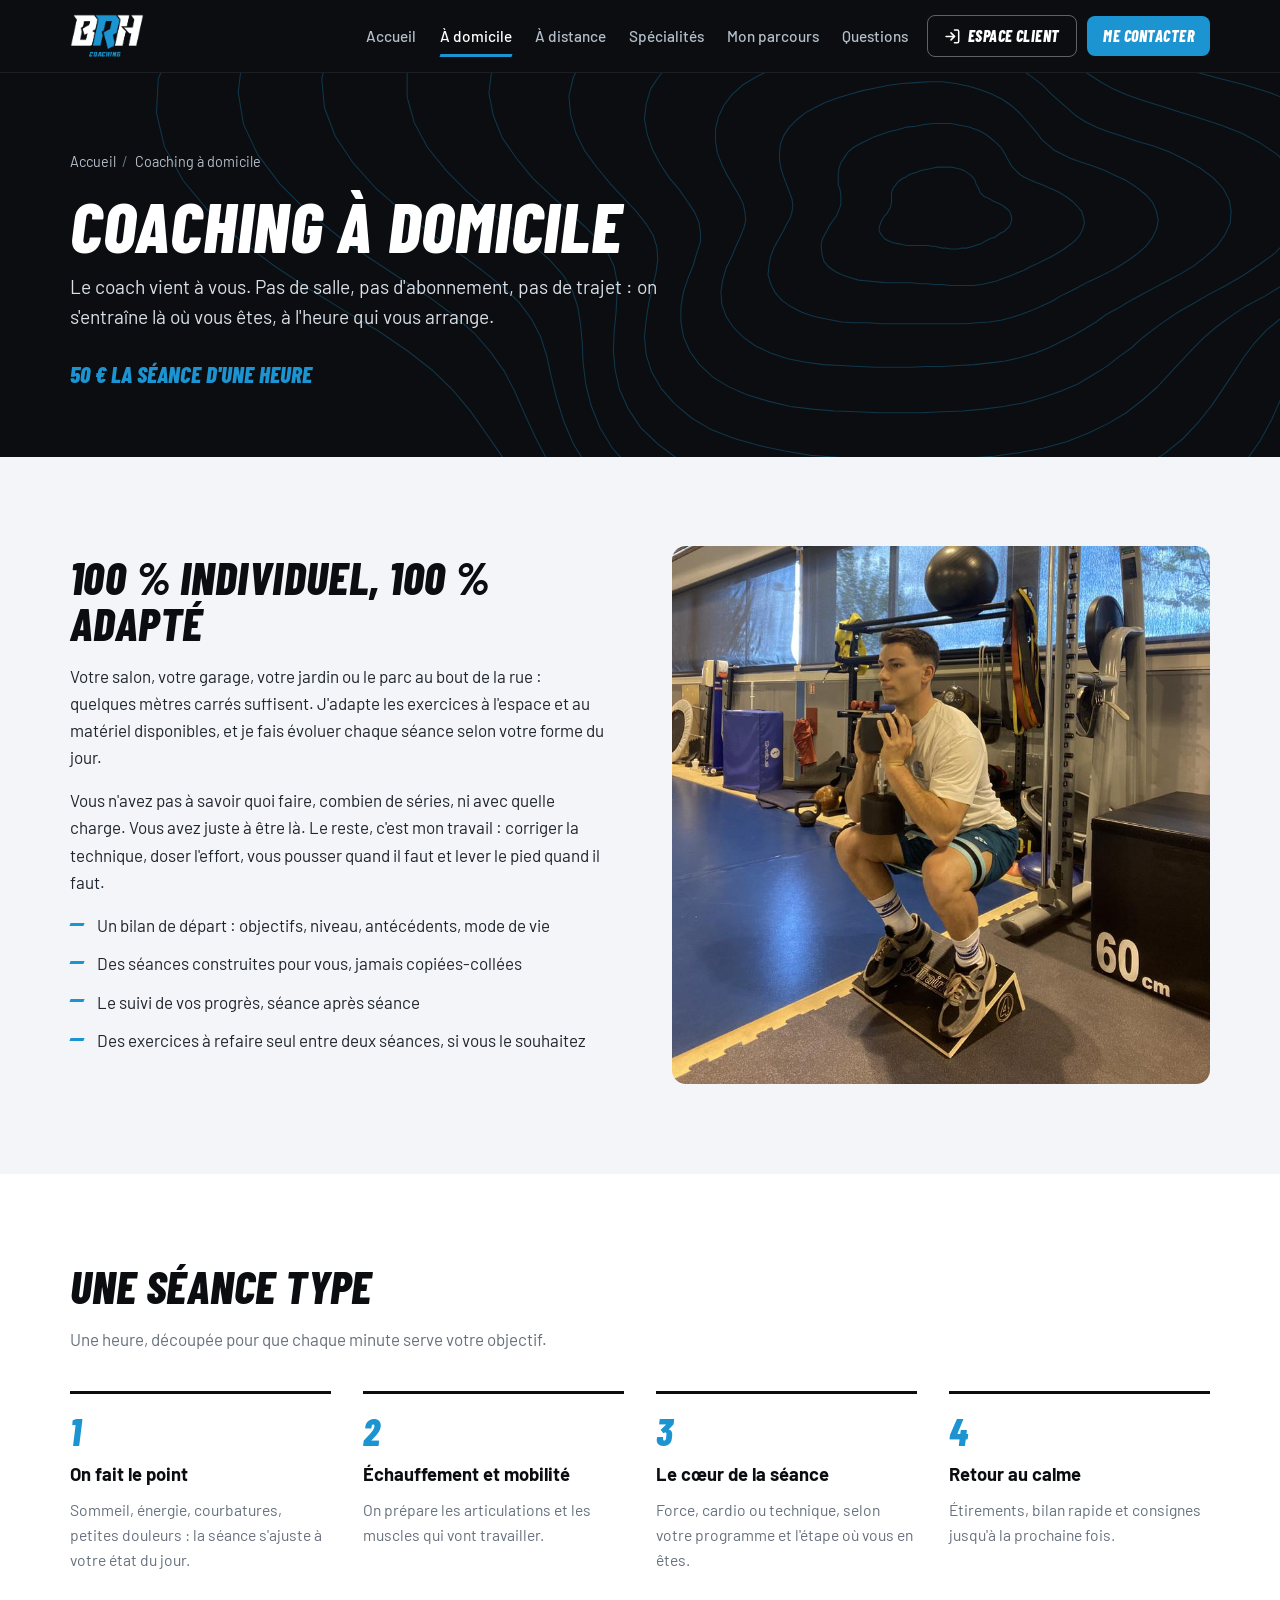
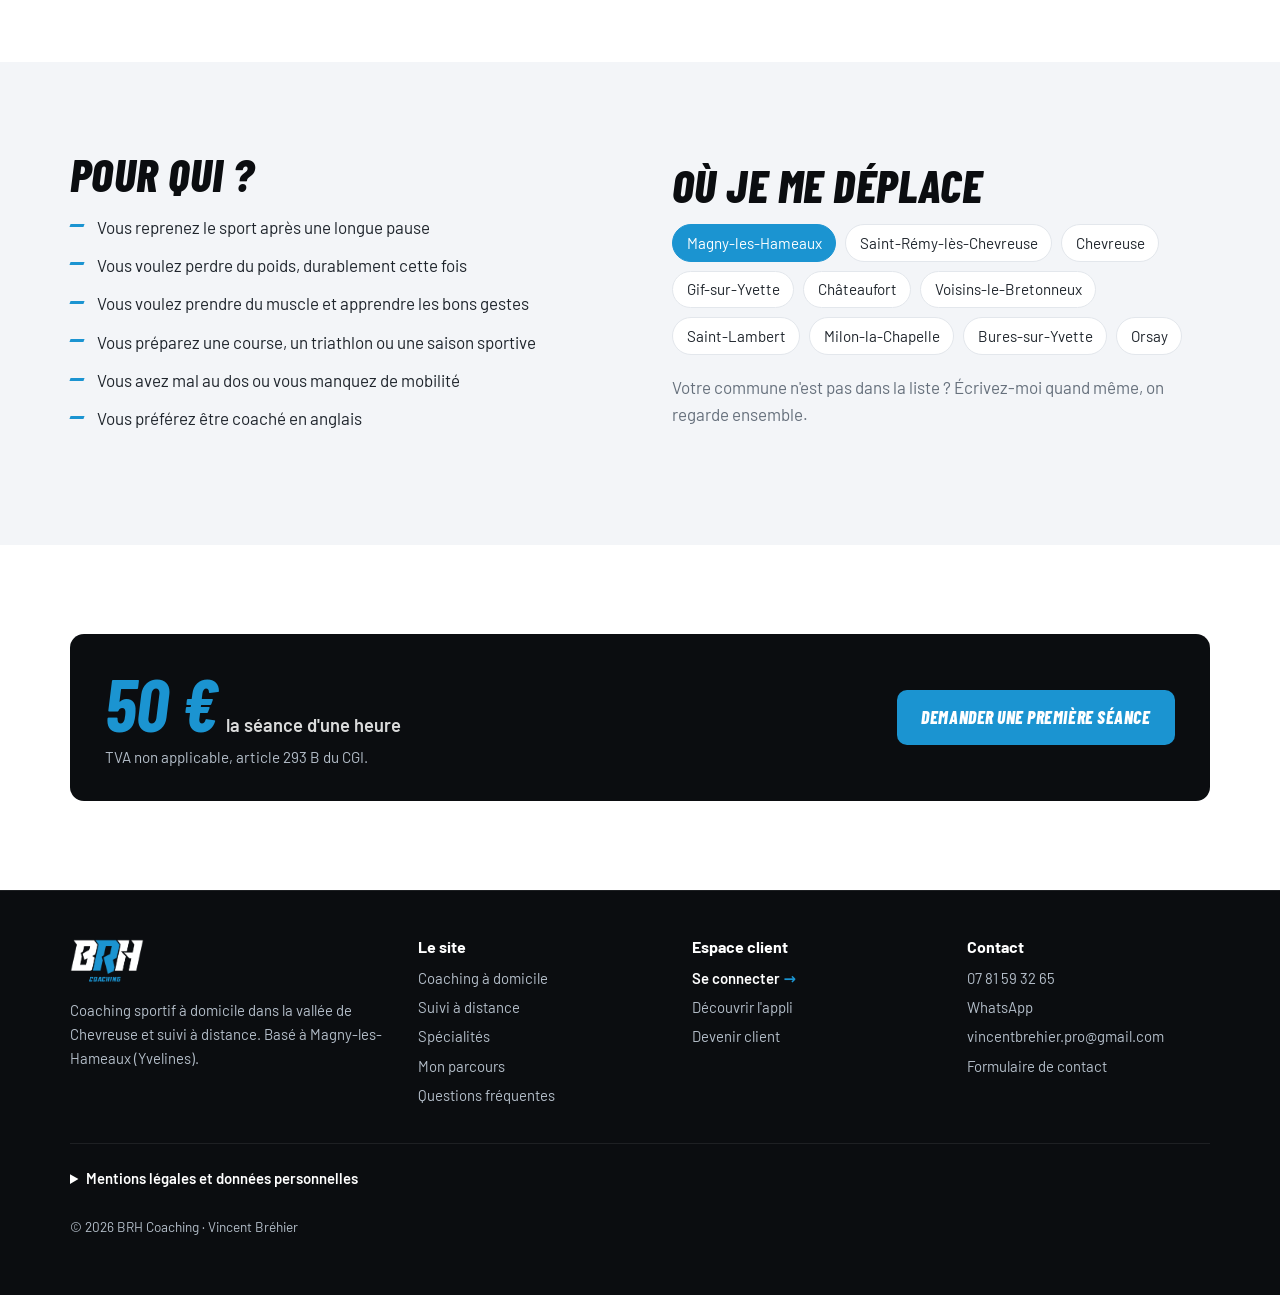
==== coaching-a-domicile/index.html @ 97803528 "Site vitrine : page Coaching à domicile Co-Authored-By: Claude Opus 5.5 <noreply@anthropic.com>" ====
<!DOCTYPE html>
<html lang="fr">
<head>
<meta charset="utf-8">
<meta name="viewport" content="width=device-width, initial-scale=1, viewport-fit=cover">
<title>Coach sportif à domicile à Magny-les-Hameaux et alentours | BRH Coaching</title>
<meta name="description" content="Coaching sportif à domicile dans la vallée de Chevreuse : Magny-les-Hameaux, Chevreuse, Gif-sur-Yvette, Saint-Rémy, Voisins… Séance d'une heure à 50 €, programme personnalisé.">
<link rel="canonical" href="https://brh-coaching.vercel.app/coaching-a-domicile/">
<meta name="robots" content="index, follow, max-image-preview:large">
<meta name="author" content="Vincent Bréhier">
<meta name="geo.region" content="FR-78">
<meta name="geo.placename" content="Magny-les-Hameaux">
<meta property="og:type" content="website">
<meta property="og:locale" content="fr_FR">
<meta property="og:site_name" content="BRH Coaching">
<meta property="og:title" content="Coach sportif à domicile à Magny-les-Hameaux et alentours | BRH Coaching">
<meta property="og:description" content="Coaching sportif à domicile dans la vallée de Chevreuse : Magny-les-Hameaux, Chevreuse, Gif-sur-Yvette, Saint-Rémy, Voisins… Séance d'une heure à 50 €, programme personnalisé.">
<meta property="og:url" content="https://brh-coaching.vercel.app/coaching-a-domicile/">
<meta property="og:image" content="https://brh-coaching.vercel.app/assets/img/og.jpg">
<meta property="og:image:width" content="1200">
<meta property="og:image:height" content="630">
<meta property="og:image:alt" content="Vincent Bréhier, coach BRH Coaching, à vélo au Versailles Triathlon Festival">
<meta name="twitter:card" content="summary_large_image">
<meta name="theme-color" content="#0b0d10">
<link rel="icon" type="image/png" sizes="48x48" href="/favicon-48.png">
<link rel="icon" type="image/png" sizes="32x32" href="/favicon-32.png">
<link rel="apple-touch-icon" href="/apple-touch-icon.png">
<link rel="manifest" href="/site.webmanifest">
<link rel="preconnect" href="https://fonts.googleapis.com">
<link rel="preconnect" href="https://fonts.gstatic.com" crossorigin>
<link href="https://fonts.googleapis.com/css2?family=Barlow:wght@400;500;600;700&family=Barlow+Condensed:ital,wght@1,600;1,700;1,800&display=swap" rel="stylesheet">
<link rel="stylesheet" href="/assets/css/site.css?v=20261122">
<script type="application/ld+json">
{
  "@context": "https://schema.org",
  "@graph": [
    {
      "@type": [
        "SportsActivityLocation",
        "LocalBusiness"
      ],
      "@id": "https://brh-coaching.vercel.app/#entreprise",
      "name": "BRH Coaching",
      "url": "https://brh-coaching.vercel.app/",
      "image": "https://brh-coaching.vercel.app/assets/img/og.jpg",
      "logo": "https://brh-coaching.vercel.app/assets/img/icon-512.png",
      "description": "Coach sportif à domicile dans la vallée de Chevreuse et suivi sportif à distance avec espace client.",
      "telephone": "+33781593265",
      "email": "vincentbrehier.pro@gmail.com",
      "priceRange": "50 € – 78 €",
      "address": {
        "@type": "PostalAddress",
        "streetAddress": "30 rue Gabriel Péri",
        "addressLocality": "Magny-les-Hameaux",
        "postalCode": "78114",
        "addressRegion": "Île-de-France",
        "addressCountry": "FR"
      },
      "geo": {
        "@type": "GeoCoordinates",
        "latitude": 48.7419,
        "longitude": 2.0617
      },
      "areaServed": [
        {
          "@type": "City",
          "name": "Magny-les-Hameaux"
        },
        {
          "@type": "City",
          "name": "Saint-Rémy-lès-Chevreuse"
        },
        {
          "@type": "City",
          "name": "Chevreuse"
        },
        {
          "@type": "City",
          "name": "Gif-sur-Yvette"
        },
        {
          "@type": "City",
          "name": "Châteaufort"
        },
        {
          "@type": "City",
          "name": "Voisins-le-Bretonneux"
        },
        {
          "@type": "City",
          "name": "Saint-Lambert"
        },
        {
          "@type": "City",
          "name": "Milon-la-Chapelle"
        },
        {
          "@type": "City",
          "name": "Bures-sur-Yvette"
        },
        {
          "@type": "City",
          "name": "Orsay"
        }
      ],
      "founder": {
        "@id": "https://brh-coaching.vercel.app/#vincent"
      },
      "knowsLanguage": [
        "fr",
        "en"
      ],
      "sameAs": [
        "https://espace-coaching-sand.vercel.app"
      ],
      "hasOfferCatalog": {
        "@type": "OfferCatalog",
        "name": "Formules de coaching",
        "itemListElement": [
          {
            "@type": "Offer",
            "name": "Coaching sportif à domicile",
            "url": "https://brh-coaching.vercel.app/coaching-a-domicile/",
            "priceSpecification": {
              "@type": "UnitPriceSpecification",
              "price": 50,
              "priceCurrency": "EUR",
              "unitText": "séance d’une heure"
            }
          },
          {
            "@type": "Offer",
            "name": "Suivi sportif à distance",
            "url": "https://brh-coaching.vercel.app/suivi-a-distance/",
            "priceSpecification": {
              "@type": "UnitPriceSpecification",
              "price": 78,
              "priceCurrency": "EUR",
              "unitText": "mois"
            }
          },
          {
            "@type": "Offer",
            "name": "Option suivi nutrition",
            "url": "https://brh-coaching.vercel.app/suivi-a-distance/",
            "priceSpecification": {
              "@type": "UnitPriceSpecification",
              "price": 30,
              "priceCurrency": "EUR",
              "unitText": "mois"
            }
          }
        ]
      }
    },
    {
      "@type": "Service",
      "name": "Coaching sportif à domicile",
      "serviceType": "Coaching sportif personnel",
      "provider": {
        "@id": "https://brh-coaching.vercel.app/#entreprise"
      },
      "areaServed": [
        {
          "@type": "City",
          "name": "Magny-les-Hameaux"
        },
        {
          "@type": "City",
          "name": "Saint-Rémy-lès-Chevreuse"
        },
        {
          "@type": "City",
          "name": "Chevreuse"
        },
        {
          "@type": "City",
          "name": "Gif-sur-Yvette"
        },
        {
          "@type": "City",
          "name": "Châteaufort"
        },
        {
          "@type": "City",
          "name": "Voisins-le-Bretonneux"
        },
        {
          "@type": "City",
          "name": "Saint-Lambert"
        },
        {
          "@type": "City",
          "name": "Milon-la-Chapelle"
        },
        {
          "@type": "City",
          "name": "Bures-sur-Yvette"
        },
        {
          "@type": "City",
          "name": "Orsay"
        }
      ],
      "offers": {
        "@type": "Offer",
        "price": 50,
        "priceCurrency": "EUR",
        "url": "https://brh-coaching.vercel.app/coaching-a-domicile/"
      }
    },
    {
      "@type": "BreadcrumbList",
      "itemListElement": [
        {
          "@type": "ListItem",
          "position": 1,
          "name": "Accueil",
          "item": "https://brh-coaching.vercel.app/"
        },
        {
          "@type": "ListItem",
          "position": 2,
          "name": "Coaching à domicile",
          "item": "https://brh-coaching.vercel.app/coaching-a-domicile/"
        }
      ]
    }
  ]
}
</script>
</head>
<body>
<a class="skip" href="#contenu">Aller au contenu</a>
<header class="top">
  <div class="wrap">
    <a class="brand" href="/" aria-label="BRH Coaching, accueil"><img src="/assets/img/logo-brh-coaching.png" alt="BRH Coaching" width="74" height="44"></a>
    <a class="top-app" href="https://espace-coaching-sand.vercel.app"><svg class="ico" viewBox="0 0 24 24" aria-hidden="true"><path d="M15 3h4a2 2 0 0 1 2 2v14a2 2 0 0 1-2 2h-4"/><path d="M10 17l5-5-5-5"/><path d="M15 12H3"/></svg><span>Espace client</span></a>
    <button class="menu-btn" type="button" aria-expanded="false" aria-controls="tabs">Menu</button>
    <nav class="tabs" id="tabs" aria-label="Navigation principale">
      <a href="/">Accueil</a>
      <a href="/coaching-a-domicile/" aria-current="page">À domicile</a>
      <a href="/suivi-a-distance/">À distance</a>
      <a href="/specialites/">Spécialités</a>
      <a href="/parcours/">Mon parcours</a>
      <a href="/questions-frequentes/">Questions</a>
      <a href="https://espace-coaching-sand.vercel.app" class="app"><svg class="ico" viewBox="0 0 24 24" aria-hidden="true"><path d="M15 3h4a2 2 0 0 1 2 2v14a2 2 0 0 1-2 2h-4"/><path d="M10 17l5-5-5-5"/><path d="M15 12H3"/></svg>Espace client</a>
      <a href="/contact/" class="cta">Me contacter</a>
    </nav>
  </div>
</header>

<main id="contenu">
<header class="ph">
      <div class="topo" aria-hidden="true"></div>
      <div class="wrap">
        <ol class="crumbs"><li><a href="/">Accueil</a></li><li aria-current="page">Coaching à domicile</li></ol>
        <h1>Coaching à domicile</h1>
        <p>Le coach vient à vous. Pas de salle, pas d'abonnement, pas de trajet : on s'entraîne là où vous êtes, à l'heure qui vous arrange.</p>
        <span class="tag">50 € la séance d'une heure</span>
      </div>
    </header>

    <section class="s">
      <div class="wrap split">
        <div>
          <h2>100 % individuel, 100 % adapté</h2>
          <p>Votre salon, votre garage, votre jardin ou le parc au bout de la rue : quelques mètres carrés suffisent. J'adapte les exercices à l'espace et au matériel disponibles, et je fais évoluer chaque séance selon votre forme du jour.</p>
          <p>Vous n'avez pas à savoir quoi faire, combien de séries, ni avec quelle charge. Vous avez juste à être là. Le reste, c'est mon travail : corriger la technique, doser l'effort, vous pousser quand il faut et lever le pied quand il faut.</p>
          <ul class="ticks">
            <li>Un bilan de départ : objectifs, niveau, antécédents, mode de vie</li>
            <li>Des séances construites pour vous, jamais copiées-collées</li>
            <li>Le suivi de vos progrès, séance après séance</li>
            <li>Des exercices à refaire seul entre deux séances, si vous le souhaitez</li>
          </ul>
        </div>
        <figure class="photo" style="aspect-ratio:1/1"><img src="/assets/img/goblet-squat-coaching-domicile.jpg" alt="Vincent démontrant un goblet squat avec haltère" loading="lazy" width="820" height="819"></figure>
      </div>
    </section>

    <section class="s white">
      <div class="wrap">
        <h2>Une séance type</h2>
        <p class="muted narrow">Une heure, découpée pour que chaque minute serve votre objectif.</p>
        <ol class="steps">
          <li><h3>On fait le point</h3><p>Sommeil, énergie, courbatures, petites douleurs : la séance s'ajuste à votre état du jour.</p></li>
          <li><h3>Échauffement et mobilité</h3><p>On prépare les articulations et les muscles qui vont travailler.</p></li>
          <li><h3>Le cœur de la séance</h3><p>Force, cardio ou technique, selon votre programme et l'étape où vous en êtes.</p></li>
          <li><h3>Retour au calme</h3><p>Étirements, bilan rapide et consignes jusqu'à la prochaine fois.</p></li>
        </ol>
      </div>
    </section>

    <section class="s">
      <div class="wrap split">
        <div>
          <h2>Pour qui ?</h2>
          <ul class="ticks">
            <li>Vous reprenez le sport après une longue pause</li>
            <li>Vous voulez perdre du poids, durablement cette fois</li>
            <li>Vous voulez prendre du muscle et apprendre les bons gestes</li>
            <li>Vous préparez une course, un triathlon ou une saison sportive</li>
            <li>Vous avez mal au dos ou vous manquez de mobilité</li>
            <li>Vous préférez être coaché en anglais</li>
          </ul>
        </div>
        <div>
          <h2>Où je me déplace</h2>
          <ul class="towns">
            <li class="home">Magny-les-Hameaux</li><li>Saint-Rémy-lès-Chevreuse</li><li>Chevreuse</li><li>Gif-sur-Yvette</li><li>Châteaufort</li><li>Voisins-le-Bretonneux</li><li>Saint-Lambert</li><li>Milon-la-Chapelle</li><li>Bures-sur-Yvette</li><li>Orsay</li>
          </ul>
          <p class="muted">Votre commune n'est pas dans la liste ? Écrivez-moi quand même, on regarde ensemble.</p>
        </div>
      </div>
    </section>

    <section class="s white">
      <div class="wrap">
        <div class="pricebox">
          <div>
            <div class="price"><b>50 €</b><span>la séance d'une heure</span></div>
            <p>TVA non applicable, article 293 B du CGI.</p>
          </div>
          <a class="btn btn-blue" href="/contact/?formule=domicile">Demander une première séance</a>
        </div>
      </div>
    </section>

</main>

<footer>
  <div class="wrap">
    <div class="cols">
      <div>
        <img src="/assets/img/logo-brh-coaching.png" alt="BRH Coaching" width="74" height="44" loading="lazy">
        <p>Coaching sportif à domicile dans la vallée de Chevreuse et suivi à distance. Basé à Magny-les-Hameaux (Yvelines).</p>
      </div>
      <nav aria-label="Pages du site">
        <h2>Le site</h2>
        <ul>
          <li><a href="/coaching-a-domicile/">Coaching à domicile</a></li>
          <li><a href="/suivi-a-distance/">Suivi à distance</a></li>
          <li><a href="/specialites/">Spécialités</a></li>
          <li><a href="/parcours/">Mon parcours</a></li>
          <li><a href="/questions-frequentes/">Questions fréquentes</a></li>
        </ul>
      </nav>
      <div>
        <h2>Espace client</h2>
        <ul>
          <li><a class="app-link" href="https://espace-coaching-sand.vercel.app">Se connecter</a></li>
          <li><a href="/suivi-a-distance/#espace-client">Découvrir l'appli</a></li>
          <li><a href="/contact/">Devenir client</a></li>
        </ul>
      </div>
      <div>
        <h2>Contact</h2>
        <ul>
          <li><a href="tel:+33781593265">07 81 59 32 65</a></li>
          <li><a href="https://wa.me/33781593265" rel="noopener">WhatsApp</a></li>
          <li><a href="mailto:vincentbrehier.pro@gmail.com">vincentbrehier.pro@gmail.com</a></li>
          <li><a href="/contact/">Formulaire de contact</a></li>
        </ul>
      </div>
    </div>
    <details>
      <summary>Mentions légales et données personnelles</summary>
      <p><strong>Éditeur :</strong> Vincent Bréhier, entrepreneur individuel (BRH Coaching), 30 rue Gabriel Péri, 78114 Magny-les-Hameaux. SIRET : 913 358 636 00011. Contact : vincentbrehier.pro@gmail.com, 07 81 59 32 65.</p>
      <p><strong>Hébergement :</strong> Vercel Inc., 440 N Barranca Ave #4133, Covina, CA 91723, États-Unis (vercel.com).</p>
      <p><strong>Photos :</strong> Vincent Bréhier, sauf photo du Versailles Triathlon Festival 2026 : Versailles Images.</p>
      <p><strong>Données personnelles :</strong> les informations envoyées via le formulaire servent uniquement à répondre à votre demande et à préparer votre accompagnement. Elles sont transmises par e-mail via le service FormSubmit et ne sont ni revendues ni utilisées à des fins publicitaires. Vous pouvez demander leur consultation ou leur suppression à tout moment par e-mail. Ce site n'utilise pas de cookies de mesure d'audience.</p>
    </details>
    <p class="copy">© 2026 BRH Coaching · Vincent Bréhier</p>
  </div>
</footer>

<script src="/assets/js/site.js?v=20261122" defer></script>
</body>
</html>
---- assets/css/site.css ----
/* BRH Coaching — site vitrine. Même charte que l'espace client (noir + bleu du logo, Barlow), thèmes clair et sombre. */
:root{
  --blue:#1b94d1; --blue-strong:#1279ad; --blue-deep:#1279ad; --blue-soft:#e4f3fb;
  --ink:#0b0d10; --text:#1f252c; --muted:#66707c; --line:#e3e7ec; --field:#cdd4db;
  --bg:#f3f5f8; --surface:#ffffff; --surface-2:#f6f8fa;
  --panel:#0b0d10; --panel-2:#1b1f25; --mist:#b4bec9; --on-panel:#d9e0e7;
  --ok:#1f9d61; --err:#d23b3b; --note:#fdf1da;
  --radius:14px;
  --shadow:0 1px 2px rgba(11,13,16,.05),0 6px 20px rgba(11,13,16,.06);
  --display:"Barlow Condensed","Arial Narrow",sans-serif;
  --body:"Barlow",system-ui,-apple-system,"Segoe UI",sans-serif;
  color-scheme:light;
}
@media (prefers-color-scheme:dark){
  :root{
    color-scheme:dark;
    --blue-strong:#5cbdee; --blue-soft:#10303f;
    --ink:#f4f6f8; --text:#dde2e8; --muted:#94a0ad; --line:#2a3038; --field:#3b434d;
    --bg:#0d1013; --surface:#161a1f; --surface-2:#1c2127;
    --panel:#07090b; --panel-2:#171b20; --note:#382a0c;
    --shadow:0 1px 2px rgba(0,0,0,.3),0 8px 24px rgba(0,0,0,.25);
  }
}
*,*::before,*::after{box-sizing:border-box}
[hidden]{display:none!important}
html{scroll-padding-top:calc(84px + env(safe-area-inset-top,0px));-webkit-text-size-adjust:100%}
body{margin:0;font-family:var(--body);font-size:1.0625rem;line-height:1.6;color:var(--text);background:var(--bg);-webkit-font-smoothing:antialiased;overflow-x:hidden}
img{max-width:100%;display:block;height:auto}
a{color:inherit}
p{margin:0 0 1rem}
:focus-visible{outline:3px solid var(--blue);outline-offset:3px;border-radius:4px}
.wrap{width:min(1140px,100% - 2rem);margin-inline:auto}
.narrow{max-width:42rem}
.skip{position:absolute;left:-9999px;top:0;z-index:99;background:var(--blue);color:#fff;padding:.6rem 1rem;font-weight:600}
.skip:focus{left:1rem;top:1rem}

/* ---------- En-tête ---------- */
.top{position:sticky;top:0;z-index:30;background:var(--panel);padding-top:env(safe-area-inset-top,0px);border-bottom:1px solid rgba(255,255,255,.07)}
.top .wrap{display:flex;align-items:center;gap:1.2rem;height:72px}
.top .brand{display:flex;align-items:center;flex:none}
.top .brand img{height:44px;width:auto}
.tabs{display:flex;align-items:center;gap:.15rem;margin-left:auto}
.tabs a{color:var(--mist);text-decoration:none;font-weight:500;font-size:.96rem;padding:.45rem .65rem;border-radius:8px;position:relative;white-space:nowrap}
.tabs a:hover{color:#fff}
.tabs a[aria-current="page"]{color:#fff}
.tabs a[aria-current="page"]::after{content:"";position:absolute;left:.65rem;right:.65rem;bottom:-.1rem;height:3px;background:var(--blue);transform:skewX(-20deg)}
.tabs a.cta,.tabs a.app{font-family:var(--display);font-weight:800;font-style:italic;text-transform:uppercase;letter-spacing:.03em;font-size:1rem;padding:.48rem 1rem}
.tabs a.cta{background:var(--blue);color:#fff;margin-left:.5rem}
.tabs a.cta:hover{background:var(--blue-deep)}
.tabs a.app{border:1.5px solid rgba(255,255,255,.35);color:#fff;margin-left:.35rem;display:inline-flex;align-items:center;gap:.45rem}
.tabs a.app:hover{border-color:var(--blue);color:#fff}
.tabs a.cta[aria-current="page"]::after{display:none}
.top-app{display:none;margin-left:auto;color:#fff;text-decoration:none;font-family:var(--display);font-weight:800;font-style:italic;text-transform:uppercase;letter-spacing:.03em;font-size:.95rem;border:1.5px solid rgba(255,255,255,.35);border-radius:8px;padding:.35rem .7rem;align-items:center;gap:.4rem}
.ico{width:1.05em;height:1.05em;flex:none;fill:none;stroke:currentColor;stroke-width:2.2;stroke-linecap:round;stroke-linejoin:round}
.menu-btn{display:none;background:none;border:1.5px solid rgba(255,255,255,.35);color:#fff;font:600 1rem var(--body);padding:.38rem .8rem;border-radius:8px;cursor:pointer}
@media (max-width:1080px){
  .menu-btn{display:block}
  .top-app{display:inline-flex}
  .tabs{display:none;position:absolute;left:0;right:0;top:100%;background:var(--panel);flex-direction:column;align-items:stretch;padding:.6rem 1.25rem 1.4rem;gap:.1rem;border-bottom:1px solid rgba(255,255,255,.08);max-height:calc(100vh - 72px);overflow:auto}
  .tabs.open{display:flex}
  .tabs a{font-size:1.1rem;padding:.7rem .2rem}
  .tabs a[aria-current="page"]::after{left:.2rem;right:auto;width:2.2rem}
  .tabs a.cta,.tabs a.app{margin:.6rem 0 0;justify-content:center;text-align:center;font-size:1.1rem;padding:.7rem 1rem}
}
@media (max-width:400px){.top .wrap{gap:.7rem}.top .brand img{height:38px}}
@media (max-width:340px){.top-app span{display:none}}

/* ---------- Boutons ---------- */
.btn{display:inline-flex;align-items:center;justify-content:center;gap:.5rem;font-family:var(--display);font-weight:800;font-style:italic;text-transform:uppercase;letter-spacing:.03em;font-size:1.12rem;padding:.72rem 1.4rem;border-radius:10px;border:2px solid transparent;cursor:pointer;text-decoration:none;transition:background .15s,color .15s,border-color .15s;text-align:center}
.btn-blue{background:var(--blue);color:#fff}
.btn-blue:hover{background:var(--blue-deep)}
.btn-line{border-color:rgba(255,255,255,.4);color:#fff;background:transparent}
.btn-line:hover{border-color:#fff}
.btn-ink{background:var(--panel);color:#fff}
.btn-ink:hover{background:var(--panel-2)}
.btn-ghost{background:transparent;border-color:var(--line);color:var(--ink);font-style:normal;text-transform:none;font-family:var(--body);font-weight:600;font-size:1rem}
.btn-ghost:hover{border-color:var(--ink)}
.actions{display:flex;flex-wrap:wrap;gap:.9rem}

/* ---------- Titres ---------- */
h1,h2{font-family:var(--display);font-weight:800;font-style:italic;text-transform:uppercase;letter-spacing:.01em;margin:0 0 1rem;color:var(--ink)}
h2{font-size:clamp(1.9rem,4vw,2.9rem);line-height:1}
h3{font-size:1.15rem;margin:0 0 .45rem;font-weight:700;color:var(--ink)}
.lead{font-size:clamp(1.08rem,1.5vw,1.25rem)}
.muted{color:var(--muted)}
.eyebrow{display:inline-block;font-family:var(--display);font-weight:700;font-style:italic;text-transform:uppercase;letter-spacing:.08em;color:var(--blue);font-size:1rem;margin-bottom:.6rem}
section.s{padding:clamp(3.5rem,7vw,6rem) 0}
section.white{background:var(--surface)}
.dark{background:var(--panel);color:#fff}
.dark h1,.dark h2,.dark h3{color:#fff}
.dark .muted{color:var(--mist)}

/* ---------- Hero accueil ---------- */
.topo{position:absolute;inset:0;background:url(/assets/img/topo.svg) right center/cover no-repeat;opacity:.3;pointer-events:none}
.hero{position:relative;overflow:hidden;background:var(--panel);color:#fff;padding:clamp(3.5rem,8vw,6.5rem) 0 clamp(3.5rem,7vw,6rem)}
.hero .wrap{position:relative;display:grid;grid-template-columns:1.25fr .85fr;gap:3rem;align-items:center}
.hero h1{color:#fff;font-size:clamp(2.6rem,6.4vw,5.2rem);line-height:.92;max-width:14ch;margin-bottom:1.5rem}
.hero h1 em{color:var(--blue);font-style:inherit}
.hero .lead{color:var(--on-panel);max-width:35rem;margin-bottom:2.1rem}
.hero .login{margin:1.4rem 0 0;font-size:.95rem;color:var(--mist)}
.hero .login a{color:#fff;font-weight:600;text-decoration-color:var(--blue);text-underline-offset:3px}
.slant{position:relative;justify-self:end;width:min(100%,400px)}
.slant::before{content:"";position:absolute;inset:6% -6% -4% 10%;background:var(--blue);clip-path:polygon(16% 0,100% 0,84% 100%,0 100%)}
.slant img{position:relative;clip-path:polygon(16% 0,100% 0,84% 100%,0 100%);aspect-ratio:4/5;object-fit:cover;width:100%}
@media (max-width:860px){.hero .wrap{grid-template-columns:1fr}.slant{justify-self:start;width:min(80%,320px)}}

.creds{background:var(--surface);border-bottom:1px solid var(--line)}
.creds ul{list-style:none;margin:0 auto;padding:1.3rem 0;display:flex;flex-wrap:wrap;gap:.6rem 2.2rem}
.creds li{font-weight:600;font-size:.98rem;position:relative;padding-left:1.1rem;color:var(--ink)}
.creds li::before{content:"";position:absolute;left:0;top:.25em;width:4px;height:1.05em;background:var(--blue);transform:skewX(-20deg)}

/* ---------- En-tête de page ---------- */
.ph{position:relative;overflow:hidden;background:var(--panel);color:#fff;padding:clamp(3rem,6vw,4.8rem) 0 clamp(2.6rem,5vw,4rem)}
.ph .wrap{position:relative}
.crumbs{list-style:none;display:flex;flex-wrap:wrap;gap:.4rem;margin:0 0 1.2rem;padding:0;font-size:.9rem;color:var(--mist)}
.crumbs li+li::before{content:"/";margin-right:.4rem;opacity:.6}
.crumbs a{text-decoration:none}
.crumbs a:hover{color:#fff}
.ph h1{color:#fff;font-size:clamp(2.5rem,6vw,4.4rem);line-height:.95;margin-bottom:.8rem}
.ph p{color:var(--on-panel);max-width:38rem;margin:0;font-size:clamp(1.05rem,1.5vw,1.22rem)}
.ph .tag{display:inline-block;margin-top:1.4rem;font-family:var(--display);font-weight:800;font-style:italic;text-transform:uppercase;font-size:1.45rem;color:var(--blue)}

/* ---------- Blocs ---------- */
.split{display:grid;grid-template-columns:1fr 1fr;gap:clamp(2rem,5vw,4.5rem);align-items:center}
.split.rev > :first-child{order:2}
.split > *{min-width:0}
@media (max-width:860px){.split{grid-template-columns:1fr}.split.rev > :first-child{order:0}}
.photo{border-radius:var(--radius);overflow:hidden;background:var(--line)}
.photo img{width:100%;height:100%;object-fit:cover}
figure{margin:0}
figcaption{font-size:.85rem;color:var(--muted);margin-top:.5rem}
.dark figcaption{color:var(--mist)}

.pillars{display:grid;grid-template-columns:repeat(3,1fr);gap:2.2rem;margin-top:2.6rem}
.pillars > div{border-top:3px solid var(--ink);padding-top:1.1rem}
.pillars p{color:var(--muted);margin:0}
@media (max-width:860px){.pillars{grid-template-columns:1fr}}

.offers{display:grid;grid-template-columns:1.15fr 1fr;gap:1.5rem;margin-top:2.4rem}
.offer{position:relative;background:var(--surface);border-radius:var(--radius);padding:2.2rem;display:flex;flex-direction:column;border:1px solid var(--line);box-shadow:var(--shadow)}
.offer.main{background:var(--panel);color:#fff;border-color:var(--panel)}
.offer.main h3{color:#fff}
.offer.main::before{content:"";position:absolute;left:0;top:2.2rem;bottom:2.2rem;width:5px;background:var(--blue);border-radius:0 4px 4px 0}
.offer h3{font-family:var(--display);font-weight:700;font-style:italic;text-transform:uppercase;font-size:1.55rem;margin:0}
.price{font-family:var(--display);font-weight:800;font-style:italic;line-height:1;margin:.6rem 0 .8rem;display:flex;flex-wrap:wrap;align-items:baseline;gap:.2rem .5rem}
.price b{font-size:clamp(3.3rem,6.5vw,4.6rem);color:var(--blue);white-space:nowrap}
.price span{font-family:var(--body);font-size:1.15rem;font-weight:600;font-style:normal;opacity:.85}
.offer p{opacity:.9}
.offer .actions{margin-top:auto;padding-top:1rem}
@media (max-width:860px){.offers{grid-template-columns:1fr}}
@media (max-width:520px){.offer{padding:1.8rem 1.4rem}}
.tva{font-size:.85rem;color:var(--muted);margin-top:1rem}

.band{position:relative;color:#fff;min-height:clamp(440px,46vw,640px);display:flex;align-items:flex-end;overflow:hidden;background:var(--panel)}
.band img{position:absolute;inset:0;width:100%;height:100%;object-fit:cover;object-position:45% 6%}
.band::after{content:"";position:absolute;inset:0;background:linear-gradient(270deg,rgba(11,13,16,.92) 0%,rgba(11,13,16,.6) 38%,rgba(11,13,16,0) 65%)}
.band .wrap{position:relative;z-index:1;padding:3.5rem 0;display:flex;flex-direction:column;align-items:flex-end;text-align:right}
@media (max-width:720px){.band::after{background:linear-gradient(0deg,rgba(11,13,16,.95) 0%,rgba(11,13,16,.5) 45%,rgba(11,13,16,0) 70%)}.band .wrap{align-items:flex-start;text-align:left}}
.band blockquote{margin:0;font-family:var(--display);font-weight:800;font-style:italic;text-transform:uppercase;font-size:clamp(1.9rem,4.2vw,3.2rem);line-height:1;max-width:15ch}
.band small{display:block;margin-top:1rem;font-size:.82rem;color:var(--mist)}

.ticks{list-style:none;padding:0;margin:0 0 1.4rem;display:grid;gap:.7rem}
.ticks li{padding-left:1.7rem;position:relative}
.ticks li::before{content:"";position:absolute;left:0;top:.62em;width:.85rem;height:3px;background:var(--blue);transform:skewX(-20deg)}

.steps{list-style:none;padding:0;margin:2.4rem 0 0;display:grid;grid-template-columns:repeat(4,1fr);gap:2rem;counter-reset:s}
.steps li{counter-increment:s;border-top:3px solid var(--ink);padding-top:1.1rem}
.dark .steps li{border-color:rgba(255,255,255,.3)}
.steps li::before{content:counter(s);font-family:var(--display);font-weight:800;font-style:italic;font-size:2.4rem;line-height:1;color:var(--blue);display:block;margin-bottom:.6rem}
.steps p{margin:0;color:var(--muted);font-size:.98rem}
.dark .steps p{color:var(--mist)}
@media (max-width:860px){.steps{grid-template-columns:1fr 1fr}}
@media (max-width:520px){.steps{grid-template-columns:1fr}}

.towns{display:flex;flex-wrap:wrap;gap:.55rem;margin:0 0 1.2rem;padding:0;list-style:none}
.towns li{background:var(--surface);border:1px solid var(--line);padding:.35rem .85rem;border-radius:999px;font-size:.95rem}
.towns li.home{background:var(--blue);color:#fff;border-color:var(--blue)}

.pricebox{background:var(--panel);color:#fff;border-radius:var(--radius);padding:2rem 2.2rem;display:flex;flex-wrap:wrap;align-items:center;justify-content:space-between;gap:1.5rem}
.pricebox .price{margin:0}
.pricebox p{margin:.3rem 0 0;color:var(--mist);font-size:.95rem}
.pricebox .plus{color:#fff;font-weight:600;margin-top:.5rem}
.option{margin-top:1.8rem;background:var(--surface);border:1.5px dashed var(--blue);border-radius:var(--radius);padding:1.4rem 1.5rem}
.option .opt-price{font-family:var(--display);font-weight:800;font-style:italic;text-transform:uppercase;font-size:1.5rem;color:var(--blue);line-height:1;margin-bottom:.4rem}
.option p{margin:0;color:var(--muted)}

.features{display:grid;gap:1.8rem}
.features > div{border-left:3px solid var(--blue);padding-left:1.3rem}
.features p{margin:0;color:var(--muted)}

.specs{display:grid;gap:clamp(3rem,6vw,5rem)}
.specs .photo{aspect-ratio:4/3}
.trio{display:grid;grid-template-columns:repeat(3,1fr);gap:1.6rem;margin-top:1rem}
.trio > div{background:var(--surface);border:1px solid var(--line);border-radius:var(--radius);padding:1.6rem}
.trio p{margin:0;color:var(--muted)}
@media (max-width:860px){.trio{grid-template-columns:1fr}}

.timeline{list-style:none;margin:2rem 0 0;padding:0;position:relative}
.timeline::before{content:"";position:absolute;left:5.6rem;top:.4rem;bottom:.4rem;width:2px;background:var(--line)}
.timeline li{display:grid;grid-template-columns:5.6rem 1fr;gap:1.6rem;padding:0 0 1.6rem;position:relative}
.timeline li::after{content:"";position:absolute;left:calc(5.6rem - 5px);top:.45rem;width:12px;height:12px;background:var(--blue);transform:skewX(-20deg)}
.timeline .y{font-family:var(--display);font-weight:800;font-style:italic;font-size:1.15rem;color:var(--ink);line-height:1.4}
.timeline h3{margin:0 0 .2rem}
.timeline p{margin:0;color:var(--muted);font-size:.98rem}
@media (max-width:520px){.timeline::before{left:4.2rem}.timeline li{grid-template-columns:4.2rem 1fr;gap:1.2rem}.timeline li::after{left:calc(4.2rem - 5px)}}

.gallery{display:grid;grid-template-columns:2fr 1fr;gap:1rem;margin-top:2.2rem}
.gallery > figure{min-width:0}
.gallery .photo{height:100%}
.gallery figure:first-child .photo{aspect-ratio:2.1/1;height:auto;width:100%}
@media (max-width:720px){.gallery{grid-template-columns:1fr}}

.faq details{border-bottom:1px solid var(--line);padding:1.1rem 0}
.faq summary{cursor:pointer;font-weight:600;font-size:1.08rem;color:var(--ink);list-style:none;display:flex;justify-content:space-between;gap:1rem}
.faq summary::-webkit-details-marker{display:none}
.faq summary::after{content:"+";font-family:var(--display);font-weight:800;font-size:1.6rem;line-height:1;color:var(--blue);transition:transform .2s}
.faq details[open] summary::after{transform:rotate(45deg)}
.faq details p{margin:.7rem 0 0;color:var(--muted);max-width:44rem}

.ctaband{background:var(--blue);color:#fff;padding:clamp(2.6rem,5vw,3.6rem) 0}
.ctaband .wrap{display:flex;flex-wrap:wrap;gap:1.4rem 3rem;align-items:center;justify-content:space-between}
.ctaband h2{margin:0;max-width:22ch;color:#fff}
.ctaband .btn{background:var(--panel);color:#fff}
.ctaband .btn:hover{background:var(--panel-2)}

/* ---------- L'appli (passerelle vers l'espace client) ---------- */
.appsec{position:relative;overflow:hidden}
.appsec .wrap{position:relative;display:grid;grid-template-columns:1fr .8fr;gap:clamp(2rem,5vw,4.5rem);align-items:center}
@media (max-width:860px){.appsec .wrap{grid-template-columns:1fr}}
.appsec .lead{color:var(--on-panel)}
.app-feats{list-style:none;padding:0;margin:1.8rem 0 2rem;display:grid;grid-template-columns:1fr 1fr;gap:1.1rem 1.6rem}
@media (max-width:560px){.app-feats{grid-template-columns:1fr}}
.app-feats li{display:grid;grid-template-columns:2.3rem 1fr;gap:.8rem;align-items:start}
.app-feats .ic{width:2.3rem;height:2.3rem;border-radius:10px;background:rgba(27,148,209,.16);color:var(--blue);display:grid;place-items:center}
.app-feats .ic svg{width:1.25rem;height:1.25rem;fill:none;stroke:currentColor;stroke-width:2;stroke-linecap:round;stroke-linejoin:round}
.app-feats b{display:block;color:#fff;font-weight:600}
.app-feats span{color:var(--mist);font-size:.95rem;line-height:1.45}
.app-note{margin:1.1rem 0 0;color:var(--mist);font-size:.92rem}

.phone{justify-self:center;width:min(100%,300px);background:#16191d;border-radius:38px;padding:12px;box-shadow:0 30px 60px -20px rgba(0,0,0,.6),0 0 0 1px rgba(255,255,255,.08) inset}
.screen{background:#f3f5f8;color:#1f252c;border-radius:28px;overflow:hidden;font-size:.8rem;line-height:1.35}
.scr-top{background:#0b0d10;color:#fff;padding:1.1rem 1rem .9rem;display:flex;justify-content:space-between;align-items:center}
.scr-top b{font-family:var(--display);font-style:italic;font-weight:800;text-transform:uppercase;font-size:1.05rem;letter-spacing:.02em}
.scr-top i{font-style:normal;background:var(--blue);border-radius:999px;font-size:.68rem;font-weight:700;padding:.15rem .5rem}
.scr-body{padding:.9rem;display:grid;gap:.6rem}
.scr-card{background:#fff;border-radius:12px;padding:.75rem .8rem;box-shadow:0 1px 2px rgba(11,13,16,.06)}
.scr-card small{display:block;color:#66707c;font-size:.68rem;text-transform:uppercase;letter-spacing:.05em;font-weight:600}
.scr-card strong{display:block;font-family:var(--display);font-style:italic;font-weight:800;text-transform:uppercase;font-size:1.05rem;color:#0b0d10;margin:.1rem 0 .35rem}
.scr-ex{display:flex;justify-content:space-between;gap:.5rem;padding:.32rem 0;border-top:1px solid #e3e7ec}
.scr-ex em{font-style:normal;color:#1279ad;font-weight:600;white-space:nowrap}
.scr-tag{display:inline-block;font-size:.64rem;font-weight:700;color:#fff;background:#1b94d1;border-radius:5px;padding:.05rem .35rem;margin-right:.3rem}
.scr-row{display:flex;gap:.6rem}
.scr-row .scr-card{flex:1;text-align:center}
.scr-row .scr-card strong{font-size:1.4rem;color:#1b94d1;margin:0}
.scr-btn{background:#1b94d1;color:#fff;border-radius:10px;text-align:center;padding:.6rem;font-family:var(--display);font-style:italic;font-weight:800;text-transform:uppercase;letter-spacing:.03em;font-size:.95rem}
.scr-push{background:rgba(255,255,255,.96);border-radius:14px;padding:.6rem .7rem;display:grid;grid-template-columns:28px 1fr;gap:.55rem;align-items:center;margin:.7rem .7rem 0;box-shadow:0 6px 18px rgba(11,13,16,.18)}
.scr-push img{width:28px;height:28px;border-radius:7px}
.scr-push b{display:block;font-size:.72rem}
.scr-push span{font-size:.7rem;color:#4b5560}
.screen .scr-pushwrap{background:#0b0d10;padding-bottom:.7rem}

/* ---------- Contact ---------- */
.contact-grid{display:grid;grid-template-columns:1fr 300px;gap:2.4rem;align-items:start}
@media (max-width:960px){.contact-grid{grid-template-columns:1fr}}
.direct{background:var(--panel);color:#fff;border-radius:var(--radius);padding:1.8rem}
.direct h2{font-size:1.6rem;margin-bottom:1rem;color:#fff}
.direct a{display:block;text-decoration:none;padding:.75rem 0;border-top:1px solid rgba(255,255,255,.12)}
.direct a:hover b{color:var(--blue)}
.direct small{display:block;color:var(--mist);font-size:.82rem}
.direct b{font-weight:600;word-break:break-word}
.direct .already{margin-top:1.2rem;padding-top:1.2rem;border-top:1px solid rgba(255,255,255,.12);font-size:.93rem;color:var(--mist)}
.direct .already .btn{margin-top:.7rem;width:100%;padding:.6rem 1rem;font-size:1rem;border-top:2px solid rgba(255,255,255,.4)}

.form-shell{background:var(--surface);color:var(--text);border-radius:var(--radius);padding:clamp(1.4rem,4vw,2.6rem);border:1px solid var(--line);box-shadow:var(--shadow)}
.progress{display:flex;gap:.5rem;margin:0 0 2rem;padding:0;list-style:none}
.progress li{flex:1;font-size:.9rem;color:var(--muted);padding-top:.6rem;border-top:4px solid var(--line)}
.progress li.on{border-color:var(--blue);color:var(--ink);font-weight:600}
.progress li.done{border-color:var(--ink)}
fieldset{border:0;margin:0;padding:0;min-width:0}
.q{margin:0 0 1.8rem}
.q > legend,.q > label.l{display:block;font-weight:600;margin:0 0 .7rem;font-size:1.02rem;color:var(--ink)}
.hint{font-weight:400;color:var(--muted);font-size:.92rem}
.choices{display:flex;flex-wrap:wrap;gap:.55rem}
.choice{position:relative}
.choice input{position:absolute;opacity:0;inset:0;margin:0;cursor:pointer}
.choice span{display:inline-block;padding:.55rem 1rem;border:1.5px solid var(--line);border-radius:10px;background:var(--surface-2);font-size:.98rem;transition:background .15s,border-color .15s,color .15s}
.choice input:checked + span{background:var(--blue);border-color:var(--blue);color:#fff}
.choice input:focus-visible + span{outline:3px solid var(--blue);outline-offset:2px}
.choices.big{display:grid;grid-template-columns:repeat(3,1fr)}
.choices.big span{display:block;height:100%;padding:.9rem 1rem}
.choices.big small{display:block;color:var(--muted);font-size:.88rem;margin-top:.15rem}
.choices.big input:checked + span small{color:#e6f4fb}
@media (max-width:620px){.choices.big{grid-template-columns:1fr}}
.row{display:grid;grid-template-columns:1fr 1fr;gap:1rem 1.2rem}
@media (max-width:620px){.row{grid-template-columns:1fr}}
.field label{display:block;font-weight:600;font-size:.95rem;margin-bottom:.35rem;color:var(--ink)}
input[type=text],input[type=email],input[type=tel],textarea{width:100%;font:inherit;font-size:1rem;color:var(--text);background:var(--surface-2);border:1.5px solid var(--field);border-radius:10px;padding:.7rem .85rem}
input:focus,textarea:focus{border-color:var(--blue);outline:none;background:var(--surface)}
textarea{min-height:120px;resize:vertical}
.consent{display:flex;gap:.7rem;align-items:flex-start;font-size:.92rem;color:var(--muted);margin:.4rem 0 1.6rem}
.consent input{margin-top:.3rem;width:18px;height:18px;flex:none;accent-color:var(--blue)}
.nav-btns{display:flex;gap:.8rem;justify-content:space-between;align-items:center;flex-wrap:wrap}
.err-msg{color:var(--err);font-size:.92rem;margin:-.8rem 0 1.2rem;min-height:1.2em}
.invalid{border-color:var(--err)!important}
.hp{position:absolute;left:-9999px}
.result h2{font-size:2.1rem;margin:0 0 .6rem;color:var(--ok)}
.result.fail h2{color:var(--err)}
.result p{color:var(--muted)}

/* ---------- Pied de page ---------- */
footer{background:var(--panel);color:var(--mist);border-top:1px solid rgba(255,255,255,.08);padding:3rem 0 calc(2.6rem + env(safe-area-inset-bottom,0px));font-size:.93rem}
footer .cols{display:grid;grid-template-columns:1.3fr 1fr 1fr 1fr;gap:2rem}
footer img{height:44px;width:auto;margin-bottom:1rem}
footer h2{color:#fff;font-family:var(--body);font-style:normal;text-transform:none;font-weight:700;font-size:1rem;letter-spacing:0;margin:0 0 .7rem}
footer ul{list-style:none;margin:0;padding:0;display:grid;gap:.35rem}
footer a{text-decoration:none}
footer a:hover{color:#fff}
footer .app-link{color:#fff;font-weight:600}
footer .app-link::after{content:" →";color:var(--blue)}
footer details{margin-top:2.2rem;padding-top:1.4rem;border-top:1px solid rgba(255,255,255,.08)}
footer summary{cursor:pointer;color:#fff;font-weight:600}
footer details p{margin:.8rem 0 0;max-width:50rem;line-height:1.55}
footer .copy{margin-top:1.6rem;font-size:.85rem}
@media (max-width:860px){footer .cols{grid-template-columns:1fr 1fr}}
@media (max-width:520px){footer .cols{grid-template-columns:1fr}}

main{animation:fade .35s ease}
@keyframes fade{from{opacity:0}to{opacity:1}}
@media (prefers-reduced-motion:reduce){main{animation:none}*{transition:none!important}}
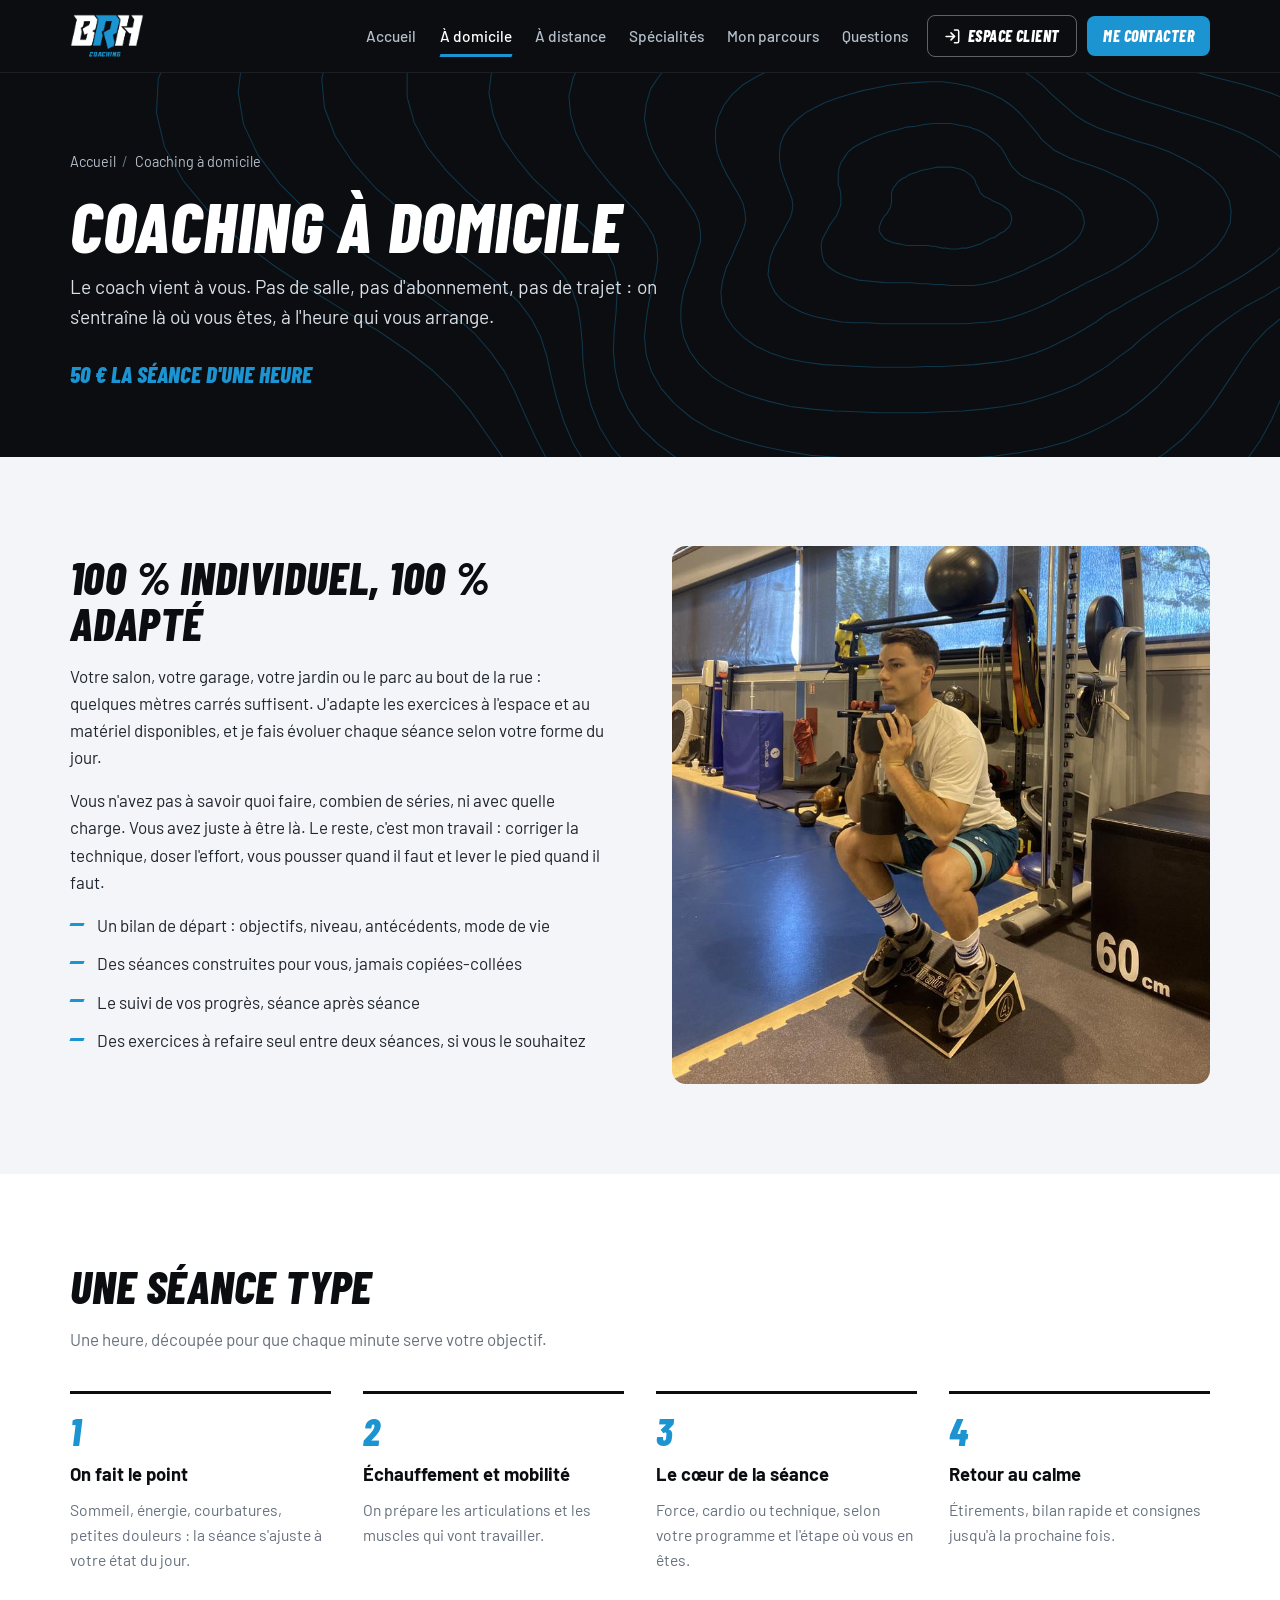
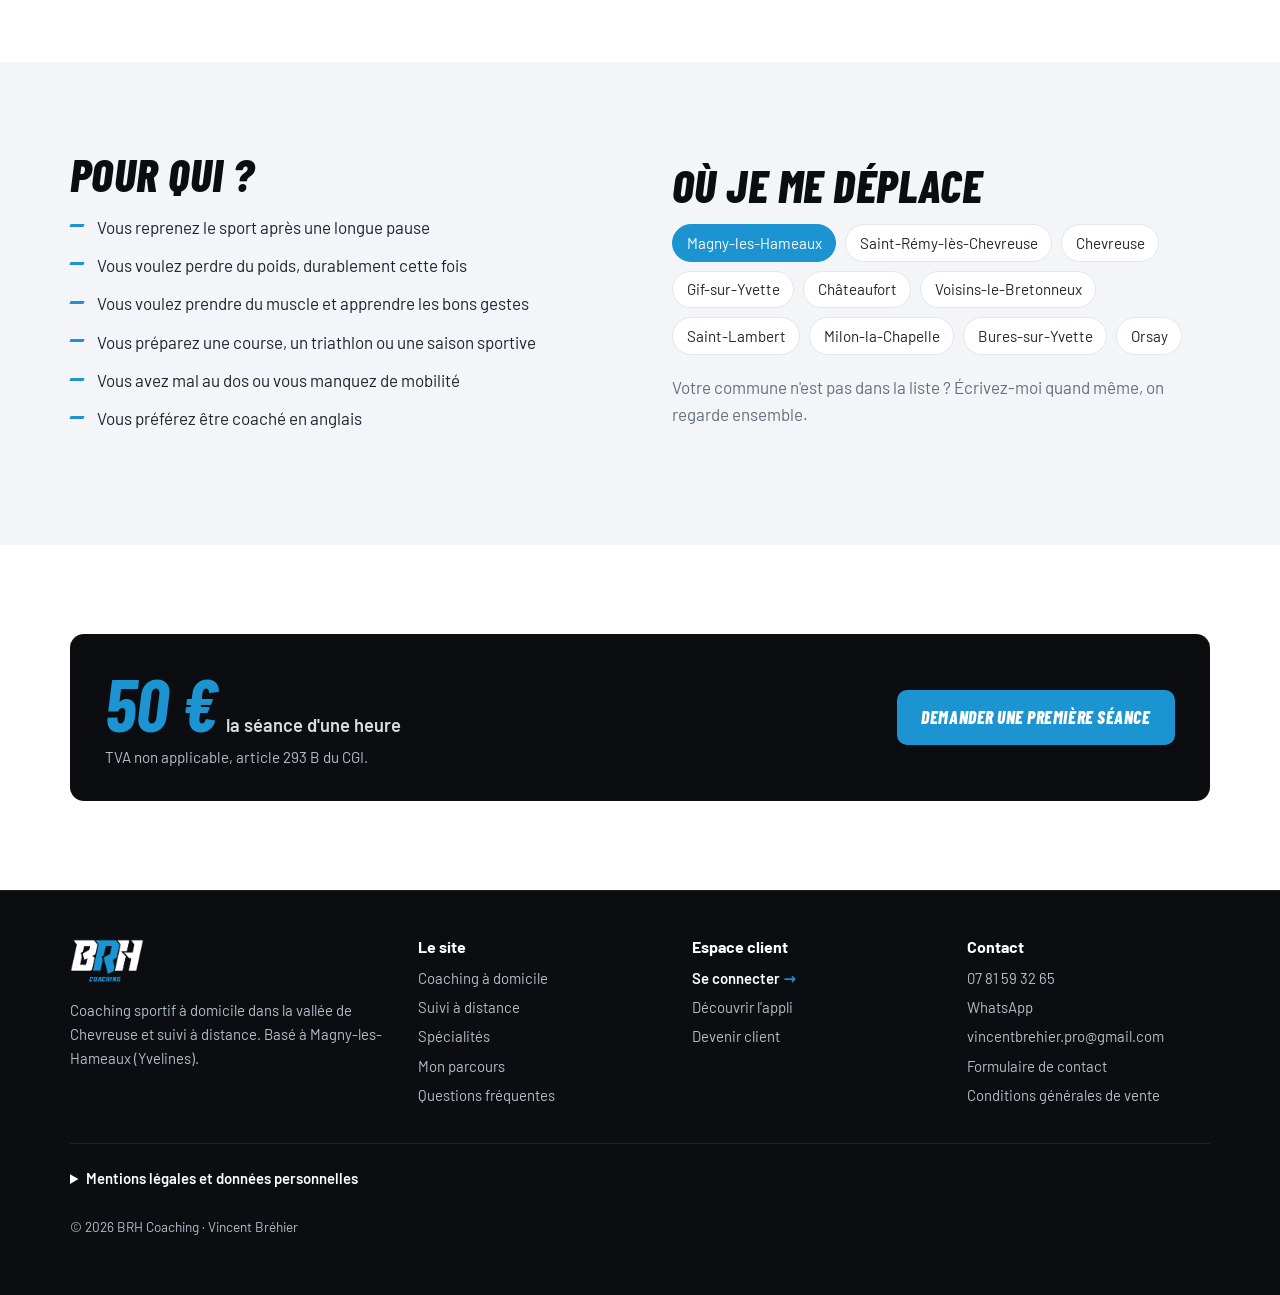
==== commit a9e682fd: "Conditions générales de vente, option nutrition à 20 € et engagement de 6 mois Co-Authored-By: Claud" ====
--- a/coaching-a-domicile/index.html
+++ b/coaching-a-domicile/index.html
@@ -8,6 +8,7 @@
 <link rel="canonical" href="https://brh-coaching.vercel.app/coaching-a-domicile/">
 <meta name="robots" content="index, follow, max-image-preview:large">
 <meta name="author" content="Vincent Bréhier">
+<meta name="google-site-verification" content="BQLzaZugo_-6aWqYIs7Mb62Du1Opm7MKofQTzkQV3Fw">
 <meta name="geo.region" content="FR-78">
 <meta name="geo.placename" content="Magny-les-Hameaux">
 <meta property="og:type" content="website">
@@ -29,7 +30,7 @@
 <link rel="preconnect" href="https://fonts.googleapis.com">
 <link rel="preconnect" href="https://fonts.gstatic.com" crossorigin>
 <link href="https://fonts.googleapis.com/css2?family=Barlow:wght@400;500;600;700&family=Barlow+Condensed:ital,wght@1,600;1,700;1,800&display=swap" rel="stylesheet">
-<link rel="stylesheet" href="/assets/css/site.css?v=20261122">
+<link rel="stylesheet" href="/assets/css/site.css?v=20261124">
 <script type="application/ld+json">
 {
   "@context": "https://schema.org",
@@ -111,7 +112,7 @@
         "en"
       ],
       "sameAs": [
-        "https://espace-coaching-sand.vercel.app"
+        "https://brh-coaching-app.vercel.app"
       ],
       "hasOfferCatalog": {
         "@type": "OfferCatalog",
@@ -145,7 +146,7 @@
             "url": "https://brh-coaching.vercel.app/suivi-a-distance/",
             "priceSpecification": {
               "@type": "UnitPriceSpecification",
-              "price": 30,
+              "price": 20,
               "priceCurrency": "EUR",
               "unitText": "mois"
             }
@@ -235,7 +236,7 @@
 <header class="top">
   <div class="wrap">
     <a class="brand" href="/" aria-label="BRH Coaching, accueil"><img src="/assets/img/logo-brh-coaching.png" alt="BRH Coaching" width="74" height="44"></a>
-    <a class="top-app" href="https://espace-coaching-sand.vercel.app"><svg class="ico" viewBox="0 0 24 24" aria-hidden="true"><path d="M15 3h4a2 2 0 0 1 2 2v14a2 2 0 0 1-2 2h-4"/><path d="M10 17l5-5-5-5"/><path d="M15 12H3"/></svg><span>Espace client</span></a>
+    <a class="top-app" href="https://brh-coaching-app.vercel.app"><svg class="ico" viewBox="0 0 24 24" aria-hidden="true"><path d="M15 3h4a2 2 0 0 1 2 2v14a2 2 0 0 1-2 2h-4"/><path d="M10 17l5-5-5-5"/><path d="M15 12H3"/></svg><span>Espace client</span></a>
     <button class="menu-btn" type="button" aria-expanded="false" aria-controls="tabs">Menu</button>
     <nav class="tabs" id="tabs" aria-label="Navigation principale">
       <a href="/">Accueil</a>
@@ -244,7 +245,7 @@
       <a href="/specialites/">Spécialités</a>
       <a href="/parcours/">Mon parcours</a>
       <a href="/questions-frequentes/">Questions</a>
-      <a href="https://espace-coaching-sand.vercel.app" class="app"><svg class="ico" viewBox="0 0 24 24" aria-hidden="true"><path d="M15 3h4a2 2 0 0 1 2 2v14a2 2 0 0 1-2 2h-4"/><path d="M10 17l5-5-5-5"/><path d="M15 12H3"/></svg>Espace client</a>
+      <a href="https://brh-coaching-app.vercel.app" class="app"><svg class="ico" viewBox="0 0 24 24" aria-hidden="true"><path d="M15 3h4a2 2 0 0 1 2 2v14a2 2 0 0 1-2 2h-4"/><path d="M10 17l5-5-5-5"/><path d="M15 12H3"/></svg>Espace client</a>
       <a href="/contact/" class="cta">Me contacter</a>
     </nav>
   </div>
@@ -348,7 +349,7 @@
       <div>
         <h2>Espace client</h2>
         <ul>
-          <li><a class="app-link" href="https://espace-coaching-sand.vercel.app">Se connecter</a></li>
+          <li><a class="app-link" href="https://brh-coaching-app.vercel.app">Se connecter</a></li>
           <li><a href="/suivi-a-distance/#espace-client">Découvrir l'appli</a></li>
           <li><a href="/contact/">Devenir client</a></li>
         </ul>
@@ -360,6 +361,7 @@
           <li><a href="https://wa.me/33781593265" rel="noopener">WhatsApp</a></li>
           <li><a href="mailto:vincentbrehier.pro@gmail.com">vincentbrehier.pro@gmail.com</a></li>
           <li><a href="/contact/">Formulaire de contact</a></li>
+          <li><a href="/conditions-generales-de-vente/">Conditions générales de vente</a></li>
         </ul>
       </div>
     </div>
@@ -374,6 +376,6 @@
   </div>
 </footer>
 
-<script src="/assets/js/site.js?v=20261122" defer></script>
+<script src="/assets/js/site.js?v=20261124" defer></script>
 </body>
 </html>
--- a/assets/css/site.css
+++ b/assets/css/site.css
@@ -327,3 +327,23 @@
 main{animation:fade .35s ease}
 @keyframes fade{from{opacity:0}to{opacity:1}}
 @media (prefers-reduced-motion:reduce){main{animation:none}*{transition:none!important}}
+
+/* Pages légales (CGV) */
+.legal h2{font-size:clamp(1.35rem,2.4vw,1.7rem);margin:2.4rem 0 .7rem;scroll-margin-top:5rem}
+.legal p,.legal li{color:var(--muted);line-height:1.65}
+.legal p{margin:0 0 .9rem}
+.legal ul{padding-left:1.2rem;margin:0 0 1rem}
+.legal li{margin-bottom:.45rem}
+.legal b{color:inherit;font-weight:700}
+.legal .toc{border:1px solid var(--line);border-radius:12px;padding:1rem 1.2rem;margin-bottom:1rem}
+.legal .toc ol{margin:0;padding-left:1.3rem;columns:2;column-gap:2rem;font-size:.95rem}
+.legal .toc li{margin:.2rem 0;break-inside:avoid}
+.legal .table-wrap{overflow-x:auto;margin:0 0 1rem}
+.legal table{width:100%;border-collapse:collapse;font-size:.95rem;min-width:30rem}
+.legal th,.legal td{text-align:left;vertical-align:top;padding:.7rem .6rem;border-bottom:1px solid var(--line)}
+.legal th{font-size:.8rem;text-transform:uppercase;letter-spacing:.06em}
+.legal td{color:var(--muted)}
+.legal td:not(:first-child){white-space:nowrap}
+.legal blockquote{margin:0;padding:1rem 1.2rem;border-left:3px solid var(--blue);background:rgba(127,127,127,.06);border-radius:0 10px 10px 0}
+.legal blockquote p:last-child{margin-bottom:0}
+@media (max-width:620px){.legal .toc ol{columns:1}.legal table{min-width:0;font-size:.9rem}.legal th,.legal td{padding:.6rem .35rem}.legal td:not(:first-child){white-space:normal}}
